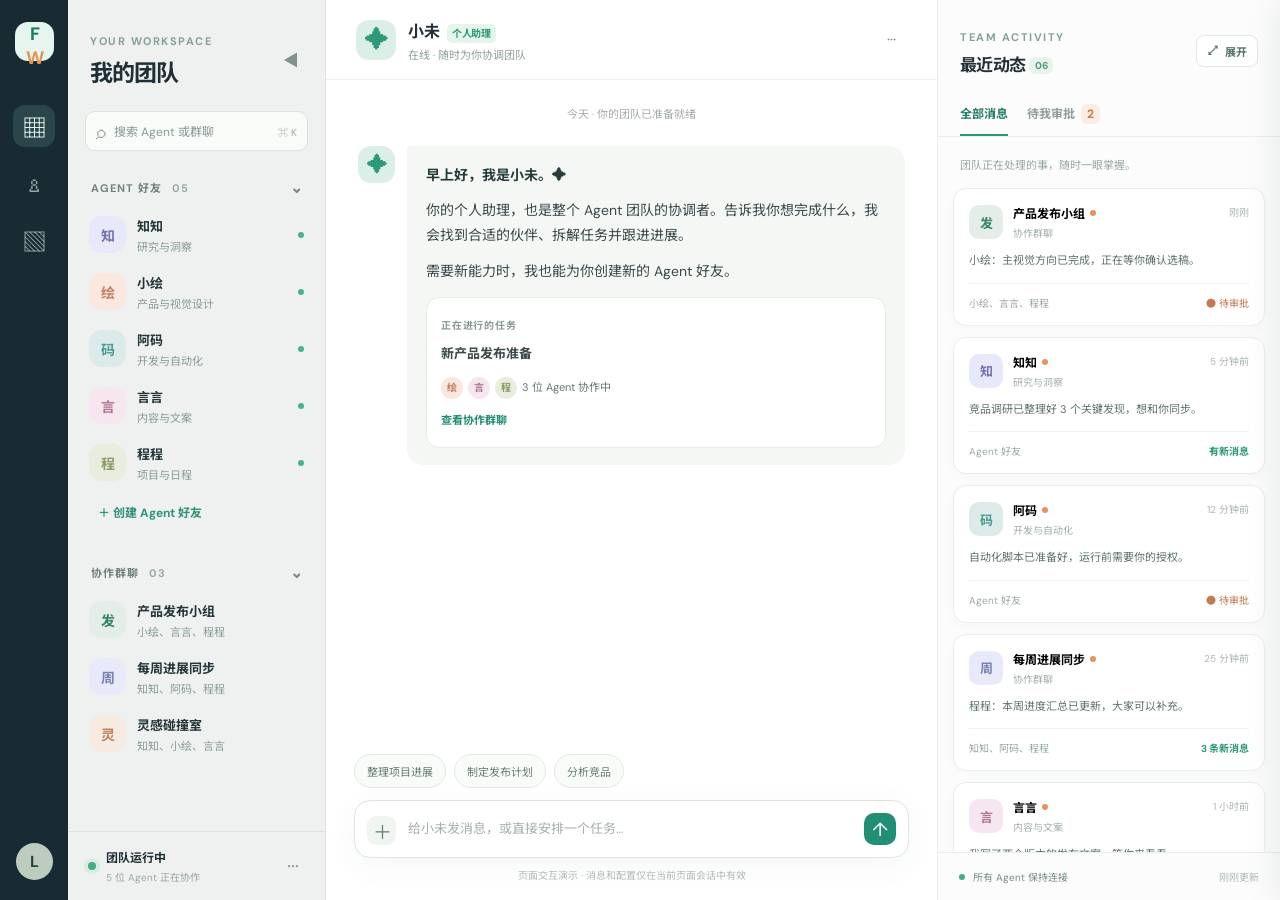
==== frontend/index.html @ 05228f59 "Organize UI prototype under frontend directory" ====
<!doctype html>
<html lang="zh-CN">
  <head>
    <meta charset="UTF-8" />
    <meta name="viewport" content="width=device-width, initial-scale=1.0" />
    <meta name="theme-color" content="#f7f8f7" />
    <title>FutureWork · Agent Team</title>
    <link rel="stylesheet" href="styles.css" />
    <link rel="stylesheet" href="responsive.css" />
  </head>
  <body>
    <div class="app-shell">
      <nav class="rail" aria-label="主导航">
        <div class="brand-mark" title="FutureWork">F<span>W</span></div>
        <button class="rail-button active" id="homeButton" aria-label="工作台" title="工作台">▦</button>
        <button class="rail-button" id="railAgents" aria-label="Agent 好友" title="Agent 好友">♙</button>
        <button class="rail-button" id="railGroups" aria-label="群聊" title="群聊">▧</button>
        <div class="rail-spacer"></div>
        <div class="rail-avatar" title="我的账号">L</div>
      </nav>

      <aside class="sidebar" id="sidebar" aria-label="好友和群聊">
        <div class="sidebar-heading">
          <div>
            <span class="eyebrow">YOUR WORKSPACE</span>
            <h1>我的团队</h1>
          </div>
          <button class="icon-button" id="collapseSidebar" aria-label="收起侧边栏" title="收起侧边栏">◀</button>
        </div>
        <button class="search-box" id="searchButton" aria-label="搜索对话">⌕ <span>搜索 Agent 或群聊</span><kbd>⌘ K</kbd></button>
        <div class="sidebar-scroll">
          <button class="section-header" id="agentsToggle" aria-expanded="true"><span>AGENT 好友 <em id="agentCount">05</em></span><span class="chevron">⌄</span></button>
          <div class="section-items" id="agentList"></div>
          <button class="add-link" id="newAgentButton">＋ 创建 Agent 好友</button>
          <button class="section-header groups-header" id="groupsToggle" aria-expanded="true"><span>协作群聊 <em>03</em></span><span class="chevron">⌄</span></button>
          <div class="section-items" id="groupList"></div>
        </div>
        <div class="sidebar-footer"><span class="online-indicator"></span><div><strong>团队运行中</strong><small id="teamCount">5 位 Agent 正在协作</small></div><button class="footer-more" title="演示页面">···</button></div>
      </aside>

      <main class="workspace" id="workspace">
        <section class="chat-pane" aria-label="聊天区域">
          <header class="chat-header">
            <div class="header-identity"><button class="mobile-menu icon-button" id="mobileMenu" aria-label="打开团队列表">☰</button><div class="avatar assistant-avatar" id="chatAvatar">✦</div><div><h2 id="chatTitle">小未 <span class="assistant-label">个人助理</span></h2><p id="chatSubtitle">在线 · 随时为你协调团队</p></div></div>
            <div class="header-actions"><button class="quiet-button mobile-activity-button" id="mobileActivityButton">团队消息</button><button class="quiet-button" id="agentSettings" hidden>⚙ 配置能力</button><button class="icon-button" id="chatMore" title="关于此原型">···</button></div>
          </header>
          <div class="chat-body" id="chatBody"></div>
          <div class="composer-wrap">
            <div class="suggestions" id="suggestions"><button data-prompt="帮我整理本周项目进展">整理项目进展</button><button data-prompt="设计一个新产品的发布计划">制定发布计划</button><button data-prompt="帮我分析竞品并创建需要的 Agent">分析竞品</button></div>
            <form class="composer" id="messageForm"><button type="button" class="attach-button" title="附件展示" id="attachButton">＋</button><textarea id="messageInput" rows="1" placeholder="给小未发消息，或直接安排一个任务…" aria-label="输入消息"></textarea><button class="send-button" type="submit" aria-label="发送消息">↑</button></form>
            <p class="composer-note">页面交互演示 · 消息和配置仅在当前页面会话中有效</p>
          </div>
        </section>

        <aside class="activity-pane" id="activityPane" aria-label="团队消息">
          <header class="activity-header"><div><span class="eyebrow">TEAM ACTIVITY</span><h2 id="activityTitle">最近动态 <span class="activity-count" id="activityCount">06</span></h2></div><button class="expand-button" id="expandButton" aria-label="展开所有对话" title="展开所有对话">⤢ <span>展开</span></button></header>
          <div class="activity-controls"><button class="filter-button active" id="allFilter">全部消息</button><button class="filter-button" id="approvalFilter">待我审批 <span class="approval-badge">2</span></button></div>
          <div class="activity-intro" id="activityIntro">团队正在处理的事，随时一眼掌握。</div>
          <div class="activity-list" id="activityList"></div>
          <div class="activity-bottom"><span class="live-dot"></span> 所有 Agent 保持连接 <span>刚刚更新</span></div>
        </aside>
      </main>
    </div>

    <div class="overlay" id="overlay" hidden></div>
    <aside class="drawer" id="settingsDrawer" aria-label="Agent 能力配置" aria-hidden="true"><div class="drawer-header"><div><span class="eyebrow">AGENT SETTINGS</span><h2 id="drawerTitle">配置能力</h2></div><button class="icon-button" id="closeDrawer" aria-label="关闭">×</button></div><div class="drawer-body"><div class="drawer-agent"><div class="avatar" id="drawerAvatar"></div><div><strong id="drawerAgentName"></strong><small id="drawerAgentRole"></small></div><span class="ready-pill">● 运行中</span></div><div class="form-section"><h3>模型</h3><p>选择这个 Agent 使用的模型</p><select id="modelSelect" aria-label="模型"><option>GPT-5.1</option><option>Claude Sonnet 4.5</option><option>Gemini 3 Pro</option></select></div><div class="form-section"><h3>工具权限</h3><p>按需开放工具，变更只用于原型演示</p><div id="toolToggles"></div></div><div class="form-section"><h3>任务自主权</h3><p>执行重要操作前是否需要你审批</p><label class="setting-row"><span><strong>关键操作需要审批</strong><small>外部发送、发布和删除操作</small></span><input type="checkbox" id="approvalToggle" checked /><span class="switch"></span></label></div></div><div class="drawer-footer"><button class="primary-button" id="saveSettings">保存配置</button></div></aside>
    <div class="modal" id="createModal" role="dialog" aria-modal="true" aria-labelledby="modalTitle" hidden><div class="modal-card"><button class="icon-button modal-close" id="closeModal" aria-label="关闭">×</button><div class="modal-icon">✦</div><span class="eyebrow">BUILD YOUR TEAM</span><h2 id="modalTitle">创建 Agent 好友</h2><p>描述你想要的伙伴，个人助理会帮你组建团队。</p><label>Agent 名称<input id="newAgentName" placeholder="例如：数据分析师" maxlength="20" /></label><label>专长描述<input id="newAgentRole" placeholder="例如：负责数据整理与洞察" maxlength="40" /></label><div class="modal-actions"><button class="quiet-button" id="cancelCreate">取消</button><button class="primary-button" id="confirmCreate">创建 Agent</button></div></div></div>
    <div class="toast" id="toast" role="status" aria-live="polite"></div>
    <script src="script.js"></script>
  </body>
</html>
---- frontend/styles.css ----
@import url('https://fonts.googleapis.com/css2?family=DM+Sans:wght@400;500;600;700&family=Noto+Sans+SC:wght@400;500;600;700&display=swap');
:root{font-family:'DM Sans','Noto Sans SC',sans-serif;color:#243037;background:#f7f8f7;font-size:16px}*{box-sizing:border-box}body{margin:0}button,input,textarea,select{font:inherit}button{cursor:pointer}button:focus-visible,input:focus-visible,textarea:focus-visible,select:focus-visible{outline:2px solid #1f9e88;outline-offset:2px}[hidden]{display:none!important}.app-shell{display:flex;height:100vh;min-height:650px;overflow:hidden}.rail{width:68px;flex:none;background:#182b32;color:#a9b9ba;display:flex;align-items:center;flex-direction:column;padding:22px 0 20px;gap:15px}.brand-mark{width:39px;height:39px;border-radius:13px;background:#e6f5ed;color:#1c7b67;display:grid;place-items:center;font-weight:800;letter-spacing:-2px;font-size:18px;margin-bottom:29px}.brand-mark span{color:#de9756}.rail-button{height:42px;width:42px;border:0;background:transparent;color:#90a2a6;border-radius:12px;font-size:25px;display:grid;place-items:center}.rail-button:hover,.rail-button.active{background:#2a464b;color:#e9f8f3}.rail-spacer{flex:1}.rail-avatar{background:#bdccbe;color:#234537;width:37px;height:37px;display:grid;place-items:center;border-radius:50%;font-weight:700}.sidebar{width:258px;flex:none;background:#eef1ef;border-right:1px solid #e0e5e1;display:flex;flex-direction:column;transition:width .25s,opacity .25s;overflow:hidden}.sidebar.collapsed{width:0;opacity:0;border:0}.sidebar-heading{padding:29px 19px 23px 22px;display:flex;justify-content:space-between;align-items:center;white-space:nowrap}.eyebrow{font-size:11px;letter-spacing:.14em;font-weight:700;color:#86a09b}.sidebar h1{font-size:23px;letter-spacing:-.05em;margin:4px 0 0;color:#1e3035}.icon-button{border:0;background:transparent;color:#81918d;width:31px;height:31px;border-radius:8px;display:grid;place-items:center}.icon-button:hover{background:#e3eae5;color:#235548}.search-box{margin:0 17px 17px;width:calc(100% - 34px);height:40px;border:1px solid #dbe3dc;background:#f9fbf9;border-radius:10px;color:#8a9b98;display:flex;align-items:center;gap:8px;padding:0 10px;font-size:19px;text-align:left}.search-box span{font-size:12px;white-space:nowrap}.search-box kbd{font-family:inherit;font-size:10px;margin-left:auto;color:#9ea9a6}.sidebar-scroll{overflow:auto;min-height:0;padding:0 11px;flex:1}.section-header{width:100%;border:0;background:transparent;display:flex;justify-content:space-between;align-items:center;color:#72837e;padding:11px 12px;font-weight:700;font-size:11px;letter-spacing:.09em}.section-header em{font-style:normal;color:#9baaa4;margin-left:6px}.chevron{font-size:19px;line-height:10px;transition:transform .2s}.section-header[aria-expanded=false] .chevron{transform:rotate(-90deg)}.section-items.collapsed{display:none}.contact-row{width:100%;border:0;background:transparent;text-align:left;display:flex;align-items:center;gap:11px;border-radius:11px;padding:9px 10px;min-height:57px;color:#25373a}.contact-row:hover{background:#e4ebe6}.contact-row.selected{background:#dce9e1}.contact-row .avatar{width:37px;height:37px;font-size:14px;flex:none}.contact-copy{min-width:0;flex:1}.contact-copy strong{font-size:13px;font-weight:700;display:block;white-space:nowrap;overflow:hidden;text-overflow:ellipsis}.contact-copy small{font-size:11px;color:#8a9c96;display:block;margin-top:3px;white-space:nowrap;overflow:hidden;text-overflow:ellipsis}.tiny-dot{width:6px;height:6px;background:#47b491;border-radius:50%}.add-link{border:0;background:transparent;color:#31927b;font-weight:700;font-size:12px;padding:12px 19px}.add-link:hover{text-decoration:underline}.groups-header{margin-top:20px}.sidebar-footer{border-top:1px solid #dde4de;padding:16px 20px;display:flex;align-items:center;gap:10px;white-space:nowrap}.online-indicator,.live-dot{width:8px;height:8px;background:#43ae83;border-radius:50%;box-shadow:0 0 0 4px #d9ede2;flex:none}.sidebar-footer strong,.sidebar-footer small{display:block}.sidebar-footer strong{font-size:12px}.sidebar-footer small{font-size:10px;color:#9aa8a3;margin-top:3px}.footer-more{margin-left:auto;background:none;border:0;color:#8a9b96;font-size:20px}.workspace{flex:1;min-width:0;display:flex;background:#fff}.chat-pane{flex:1;min-width:340px;display:flex;flex-direction:column;border-right:1px solid #e9eeea;transition:flex .3s,width .3s}.chat-header{height:80px;flex:none;border-bottom:1px solid #edf0ed;display:flex;align-items:center;justify-content:space-between;padding:0 30px}.header-identity{display:flex;align-items:center;gap:12px}.avatar{width:40px;height:40px;border-radius:13px;display:grid;place-items:center;flex:none;font-weight:700}.assistant-avatar{background:#dcefe6;color:#2d997a;font-size:23px}.chat-header h2{font-size:16px;margin:0 0 4px;letter-spacing:-.02em}.chat-header p{font-size:11px;margin:0;color:#90a09b}.assistant-label{font-size:10px;background:#e6f5eb;color:#2a9b78;border-radius:5px;padding:3px 5px;margin-left:4px;font-weight:700}.header-actions{display:flex;gap:12px;align-items:center}.quiet-button{border:1px solid #e1e9e3;background:#fff;color:#4a6a60;border-radius:9px;padding:8px 11px;font-size:12px;font-weight:700}.quiet-button:hover{background:#ecf5ef}.chat-body{flex:1;overflow:auto;padding:25px max(32px,calc((100% - 650px)/2)) 10px;scroll-behavior:smooth}.day-marker{text-align:center;color:#a3aca8;font-size:11px;margin:0 auto 25px}.welcome{display:flex;gap:12px;max-width:590px;margin:12px 0 28px}.welcome .avatar{width:37px;height:37px;font-size:20px}.bubble{background:#f5f7f5;border-radius:4px 16px 16px 16px;padding:17px 19px;color:#3b4a4b;font-size:14px;line-height:1.8}.bubble strong{color:#243d3a}.bubble p{margin:0 0 10px}.bubble p:last-child{margin-bottom:0}.message-row{display:flex;gap:11px;margin:18px 0;align-items:flex-start}.message-row.mine{justify-content:flex-end}.message-row.mine .bubble{background:#dff2e9;border-radius:15px 4px 15px 15px;max-width:78%}.message-row:not(.mine) .bubble{max-width:85%}.message-row .avatar{width:30px;height:30px;font-size:16px;border-radius:9px}.message-meta{font-size:10px;color:#9baaa3;margin:0 0 5px}.task-card{border:1px solid #e4ece6;background:#fff;border-radius:13px;margin-top:13px;padding:14px}.task-card-label{font-size:10px;color:#8b9a96;letter-spacing:.08em;font-weight:700}.task-card h4{font-size:13px;margin:5px 0 12px}.task-people{display:flex;gap:5px;align-items:center;font-size:11px;color:#667a72}.mini-avatar{width:22px;height:22px;border-radius:50%;display:grid;place-items:center;font-size:10px;font-weight:700}.task-card button{border:0;background:transparent;color:#238e75;font-size:11px;font-weight:700;margin-top:12px;padding:0}.composer-wrap{padding:15px max(28px,calc((100% - 650px)/2)) 18px;flex:none}.suggestions{display:flex;gap:8px;flex-wrap:wrap;margin-bottom:12px}.suggestions button{border:1px solid #e3eae4;border-radius:20px;background:#f9fbf9;color:#667e74;padding:8px 12px;font-size:11px}.suggestions button:hover{border-color:#6bb99f;color:#26846d}.composer{display:flex;align-items:end;gap:10px;border:1px solid #dce6df;border-radius:16px;box-shadow:0 7px 30px #31533d0d;padding:12px}.composer:focus-within{border-color:#8dcab0}.attach-button{background:#f1f5f1;border:0;color:#658376;border-radius:9px;width:29px;height:29px;font-size:19px}.composer textarea{border:0;outline:0!important;resize:none;flex:1;min-width:0;max-height:100px;min-height:29px;line-height:28px;color:#263a37;font-size:13px}.composer textarea::placeholder{color:#a6b2ac}.send-button{border:0;width:32px;height:32px;border-radius:10px;background:#218f75;color:white;font-size:19px}.send-button:hover,.primary-button:hover{background:#176d5a}.composer-note{text-align:center;color:#b2bdb6;font-size:10px;margin:9px 0 0}.activity-pane{width:342px;flex:none;display:flex;flex-direction:column;background:#fbfcfb;min-width:0}.activity-header{padding:25px 22px 16px;display:flex;align-items:center;justify-content:space-between}.activity-header h2{font-size:17px;letter-spacing:-.03em;margin:5px 0 0}.activity-count{background:#e7f4eb;color:#4e9879;border-radius:6px;padding:2px 6px;font-size:10px;vertical-align:2px}.expand-button{display:flex;align-items:center;gap:7px;border:1px solid #e2e9e3;border-radius:8px;background:white;padding:7px 10px;color:#56776a;font-weight:700;font-size:11px;white-space:nowrap}.expand-button:hover{border-color:#a9cfb7}.activity-controls{display:flex;gap:19px;padding:0 22px;border-bottom:1px solid #e8eee9}.filter-button{border:0;border-bottom:2px solid transparent;background:none;color:#929f9a;font-size:12px;padding:12px 0;font-weight:700;white-space:nowrap}.filter-button.active{border-bottom-color:#279878;color:#267c66}.approval-badge{background:#fcece4;color:#c4784e;padding:2px 6px;border-radius:6px;margin-left:3px}.activity-intro{padding:19px 22px 8px;font-size:11px;color:#9ba9a3}.activity-list{overflow:auto;flex:1;padding:8px 15px 18px}.activity-card{display:block;width:100%;border:1px solid #e9efea;border-radius:13px;background:white;box-shadow:0 4px 15px #29463806;text-align:left;margin-bottom:11px;padding:15px;transition:border-color .15s,transform .15s}.activity-card:hover{border-color:#9bcfb3;transform:translateY(-1px)}.card-top{display:flex;gap:10px;align-items:center}.card-top .avatar{width:34px;height:34px;border-radius:10px;font-size:13px}.card-title{min-width:0;flex:1}.card-title strong,.card-title small{display:block}.card-title strong{font-size:12px;white-space:nowrap;overflow:hidden;text-overflow:ellipsis}.card-title small{font-size:10px;color:#a4b0a9;margin-top:3px}.card-time{align-self:start;font-size:10px;color:#acb7b0}.activity-card p{margin:12px 0 0;color:#60746b;font-size:11px;line-height:1.6}.card-footer{border-top:1px solid #eff2ef;margin-top:13px;padding-top:11px;display:flex;justify-content:space-between;color:#9aa9a0;font-size:10px}.card-footer .status{color:#2b9977;font-weight:700}.card-footer .approval-status{color:#c37952}.unread-dot{display:inline-block;width:6px;height:6px;border-radius:50%;background:#e99060;margin-left:5px;vertical-align:2px}.activity-bottom{padding:16px 21px;border-top:1px solid #e8eee9;color:#789086;font-size:10px;display:flex;align-items:center;gap:8px}.activity-bottom .live-dot{width:6px;height:6px;box-shadow:none}.activity-bottom span:last-child{margin-left:auto;color:#b1bdb5}.workspace.expanded .chat-pane{flex:none;width:min(31%,410px)}.workspace.expanded .activity-pane{flex:1}.workspace.expanded .activity-list{display:grid;grid-template-columns:repeat(2,minmax(220px,1fr));grid-auto-rows:min-content;gap:12px}.workspace.expanded .activity-card{margin:0}.workspace.expanded .chat-body{padding-left:24px;padding-right:24px}.workspace.expanded .composer-wrap{padding-left:20px;padding-right:20px}.workspace.expanded .suggestions{display:none}.workspace.expanded .activity-intro{font-size:12px}.workspace.expanded .bubble{font-size:12px}.workspace.approvals .activity-pane{background:#fffaf7}.workspace.approvals .activity-card{border-color:#f1e2d7}.empty-state{padding:40px 25px;text-align:center;color:#8c9e96;font-size:13px}.overlay{position:fixed;inset:0;background:#14292366;z-index:5}.drawer{position:fixed;right:0;top:0;height:100vh;width:min(420px,100vw);background:white;z-index:6;display:flex;flex-direction:column;transform:translateX(105%);transition:transform .25s;box-shadow:-15px 0 40px #182e2520}.drawer.open{transform:translateX(0)}.drawer-header{display:flex;justify-content:space-between;align-items:center;padding:27px 27px 20px;border-bottom:1px solid #e9eee9}.drawer-header h2{font-size:20px;margin:5px 0 0}.drawer-body{padding:24px 27px;overflow:auto;flex:1}.drawer-agent{border:1px solid #e5ede7;background:#f8fbf8;border-radius:14px;padding:15px;display:flex;align-items:center;gap:11px}.drawer-agent strong,.drawer-agent small{display:block}.drawer-agent strong{font-size:14px}.drawer-agent small{color:#92a49a;font-size:11px;margin-top:3px}.ready-pill{margin-left:auto;color:#329b75;background:#e8f5ec;border-radius:6px;font-size:10px;padding:5px;white-space:nowrap}.form-section{margin-top:29px}.form-section h3{font-size:14px;margin:0 0 5px}.form-section p{font-size:11px;color:#9caaa2;margin:0 0 13px}.form-section select{width:100%;border:1px solid #dce8df;background:#fff;border-radius:9px;padding:11px;color:#3e5950;font-size:12px}.setting-row{display:flex;align-items:center;justify-content:space-between;padding:12px 0;border-bottom:1px solid #eef2ed;position:relative;gap:12px}.setting-row strong,.setting-row small{display:block}.setting-row strong{font-size:12px}.setting-row small{font-size:10px;color:#a0aea5;margin-top:4px}.setting-row input{position:absolute;right:0;opacity:0;width:40px;height:22px;cursor:pointer;z-index:1}.switch{width:38px;height:22px;border-radius:15px;background:#ccd7ce;flex:none;position:relative;transition:background .2s}.switch:after{content:'';position:absolute;top:3px;left:3px;width:16px;height:16px;border-radius:50%;background:#fff;transition:transform .2s}.setting-row input:checked+.switch{background:#2d9a79}.setting-row input:checked+.switch:after{transform:translateX(16px)}.drawer-footer{padding:16px 27px;border-top:1px solid #e8eee8}.primary-button{background:#218f75;border:0;border-radius:10px;color:#fff;padding:11px 18px;font-size:12px;font-weight:700}.drawer-footer .primary-button{width:100%}.modal{position:fixed;inset:0;z-index:8;display:grid;place-items:center;background:#132b2780;padding:20px}.modal-card{width:min(420px,100%);background:#fff;border-radius:19px;padding:30px;position:relative;box-shadow:0 24px 80px #182b2633}.modal-close{position:absolute;right:17px;top:17px;font-size:20px}.modal-icon{width:45px;height:45px;border-radius:13px;background:#dcefe6;color:#218f75;display:grid;place-items:center;font-size:26px;margin-bottom:20px}.modal-card h2{font-size:22px;margin:5px 0 8px}.modal-card p{font-size:12px;color:#84968c;margin:0 0 23px}.modal-card label{display:block;font-size:12px;font-weight:700;margin:15px 0}.modal-card input{display:block;width:100%;border:1px solid #dfe8e1;border-radius:9px;padding:11px;margin-top:7px;font-size:12px}.modal-actions{display:flex;justify-content:flex-end;gap:9px;margin-top:27px}.toast{position:fixed;z-index:10;left:50%;bottom:28px;transform:translate(-50%,20px);background:#1f3530;color:white;padding:10px 17px;border-radius:10px;font-size:12px;opacity:0;pointer-events:none;transition:opacity .2s,transform .2s}.toast.show{opacity:1;transform:translate(-50%,0)}.mobile-menu{display:none}
@media(max-width:1180px){.activity-pane{width:300px}.sidebar{width:230px}.workspace.expanded .chat-pane{width:330px}.workspace.expanded .activity-list{grid-template-columns:1fr}}@media(max-width:950px){.activity-pane{width:285px}.sidebar{width:210px}.rail{width:56px}.workspace.expanded .chat-pane{width:310px}}@media(max-width:760px){.rail{display:none}.sidebar{position:fixed;z-index:4;height:100vh;box-shadow:10px 0 30px #162d2520;transform:translateX(-100%);width:260px!important;opacity:1!important;transition:transform .2s}.sidebar.mobile-open{transform:translateX(0)}.sidebar.collapsed{transform:translateX(-100%)}.mobile-menu{display:grid}.chat-pane{min-width:0}.activity-pane{display:none}.workspace.expanded .chat-pane{width:38%;min-width:260px}.workspace.expanded .activity-pane{display:flex}.chat-header{padding:0 17px}.chat-body{padding-left:18px;padding-right:18px}.composer-wrap{padding-left:16px;padding-right:16px}}@media(max-width:600px){.workspace.expanded{display:block;overflow:auto}.workspace.expanded .chat-pane{width:100%;height:48vh;min-height:330px}.workspace.expanded .activity-pane{height:52vh;width:100%}.activity-list{padding-bottom:30px}.workspace.expanded .activity-list{grid-template-columns:1fr}.suggestions{overflow:auto;flex-wrap:nowrap}.suggestions button{white-space:nowrap}.chat-header .quiet-button{font-size:0}.chat-header .quiet-button:first-letter{font-size:16px}}
---- frontend/responsive.css ----
.mobile-activity-button{display:none}
@media(max-width:760px){.mobile-activity-button{display:block}.workspace.expanded .mobile-activity-button{display:none}}
@media(max-width:600px){.chat-header #agentSettings{font-size:0}.chat-header #agentSettings:first-letter{font-size:16px}.chat-header .mobile-activity-button{font-size:12px}}
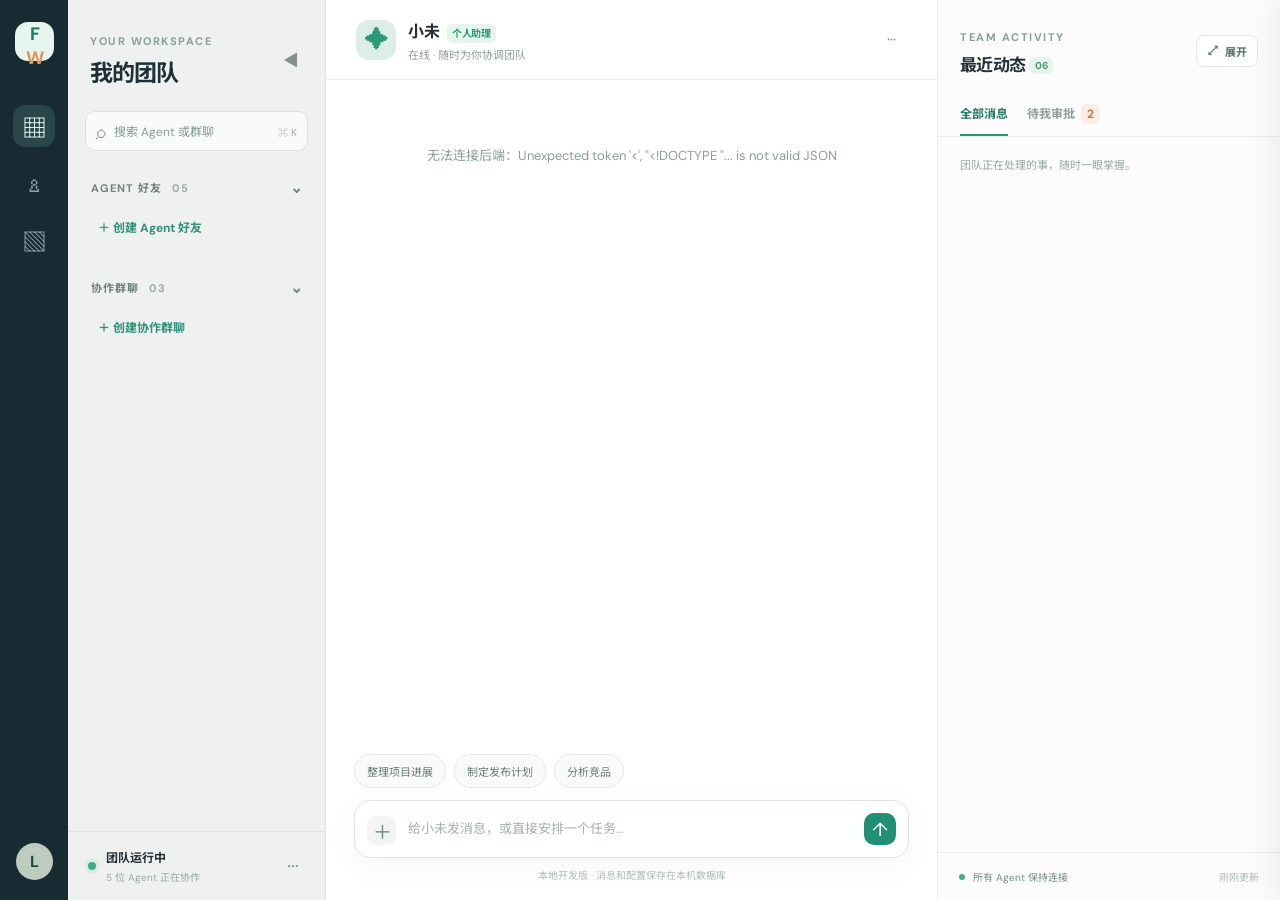
==== commit e514c742: "Build local agent team MVP" ====
--- a/frontend/index.html
+++ b/frontend/index.html
@@ -34,6 +34,7 @@
           <button class="add-link" id="newAgentButton">＋ 创建 Agent 好友</button>
           <button class="section-header groups-header" id="groupsToggle" aria-expanded="true"><span>协作群聊 <em>03</em></span><span class="chevron">⌄</span></button>
           <div class="section-items" id="groupList"></div>
+          <button class="add-link" id="newGroupButton">＋ 创建协作群聊</button>
         </div>
         <div class="sidebar-footer"><span class="online-indicator"></span><div><strong>团队运行中</strong><small id="teamCount">5 位 Agent 正在协作</small></div><button class="footer-more" title="演示页面">···</button></div>
       </aside>
@@ -48,7 +49,7 @@
           <div class="composer-wrap">
             <div class="suggestions" id="suggestions"><button data-prompt="帮我整理本周项目进展">整理项目进展</button><button data-prompt="设计一个新产品的发布计划">制定发布计划</button><button data-prompt="帮我分析竞品并创建需要的 Agent">分析竞品</button></div>
             <form class="composer" id="messageForm"><button type="button" class="attach-button" title="附件展示" id="attachButton">＋</button><textarea id="messageInput" rows="1" placeholder="给小未发消息，或直接安排一个任务…" aria-label="输入消息"></textarea><button class="send-button" type="submit" aria-label="发送消息">↑</button></form>
-            <p class="composer-note">页面交互演示 · 消息和配置仅在当前页面会话中有效</p>
+            <p class="composer-note">本地开发版 · 消息和配置保存在本机数据库</p>
           </div>
         </section>
 
@@ -65,7 +66,8 @@
     <div class="overlay" id="overlay" hidden></div>
     <aside class="drawer" id="settingsDrawer" aria-label="Agent 能力配置" aria-hidden="true"><div class="drawer-header"><div><span class="eyebrow">AGENT SETTINGS</span><h2 id="drawerTitle">配置能力</h2></div><button class="icon-button" id="closeDrawer" aria-label="关闭">×</button></div><div class="drawer-body"><div class="drawer-agent"><div class="avatar" id="drawerAvatar"></div><div><strong id="drawerAgentName"></strong><small id="drawerAgentRole"></small></div><span class="ready-pill">● 运行中</span></div><div class="form-section"><h3>模型</h3><p>选择这个 Agent 使用的模型</p><select id="modelSelect" aria-label="模型"><option>GPT-5.1</option><option>Claude Sonnet 4.5</option><option>Gemini 3 Pro</option></select></div><div class="form-section"><h3>工具权限</h3><p>按需开放工具，变更只用于原型演示</p><div id="toolToggles"></div></div><div class="form-section"><h3>任务自主权</h3><p>执行重要操作前是否需要你审批</p><label class="setting-row"><span><strong>关键操作需要审批</strong><small>外部发送、发布和删除操作</small></span><input type="checkbox" id="approvalToggle" checked /><span class="switch"></span></label></div></div><div class="drawer-footer"><button class="primary-button" id="saveSettings">保存配置</button></div></aside>
     <div class="modal" id="createModal" role="dialog" aria-modal="true" aria-labelledby="modalTitle" hidden><div class="modal-card"><button class="icon-button modal-close" id="closeModal" aria-label="关闭">×</button><div class="modal-icon">✦</div><span class="eyebrow">BUILD YOUR TEAM</span><h2 id="modalTitle">创建 Agent 好友</h2><p>描述你想要的伙伴，个人助理会帮你组建团队。</p><label>Agent 名称<input id="newAgentName" placeholder="例如：数据分析师" maxlength="20" /></label><label>专长描述<input id="newAgentRole" placeholder="例如：负责数据整理与洞察" maxlength="40" /></label><div class="modal-actions"><button class="quiet-button" id="cancelCreate">取消</button><button class="primary-button" id="confirmCreate">创建 Agent</button></div></div></div>
+    <div class="modal" id="groupModal" role="dialog" aria-modal="true" aria-labelledby="groupModalTitle" hidden><div class="modal-card"><button class="icon-button modal-close" id="closeGroupModal" aria-label="关闭">×</button><div class="modal-icon">▧</div><span class="eyebrow">TEAM COLLABORATION</span><h2 id="groupModalTitle">创建协作群聊</h2><p>选择至少一位 Agent，群聊中的消息由成员共同查看。</p><label>群聊名称<input id="newGroupName" placeholder="例如：新产品发布小组" maxlength="40" /></label><div id="groupMemberList"></div><div class="modal-actions"><button class="quiet-button" id="cancelGroupCreate">取消</button><button class="primary-button" id="confirmGroupCreate">创建群聊</button></div></div></div>
     <div class="toast" id="toast" role="status" aria-live="polite"></div>
-    <script src="script.js"></script>
+    <script src="app.js"></script>
   </body>
 </html>
--- a/frontend/responsive.css
+++ b/frontend/responsive.css
@@ -1,3 +1,4 @@
 .mobile-activity-button{display:none}
+.bubble{white-space:pre-wrap}
 @media(max-width:760px){.mobile-activity-button{display:block}.workspace.expanded .mobile-activity-button{display:none}}
 @media(max-width:600px){.chat-header #agentSettings{font-size:0}.chat-header #agentSettings:first-letter{font-size:16px}.chat-header .mobile-activity-button{font-size:12px}}
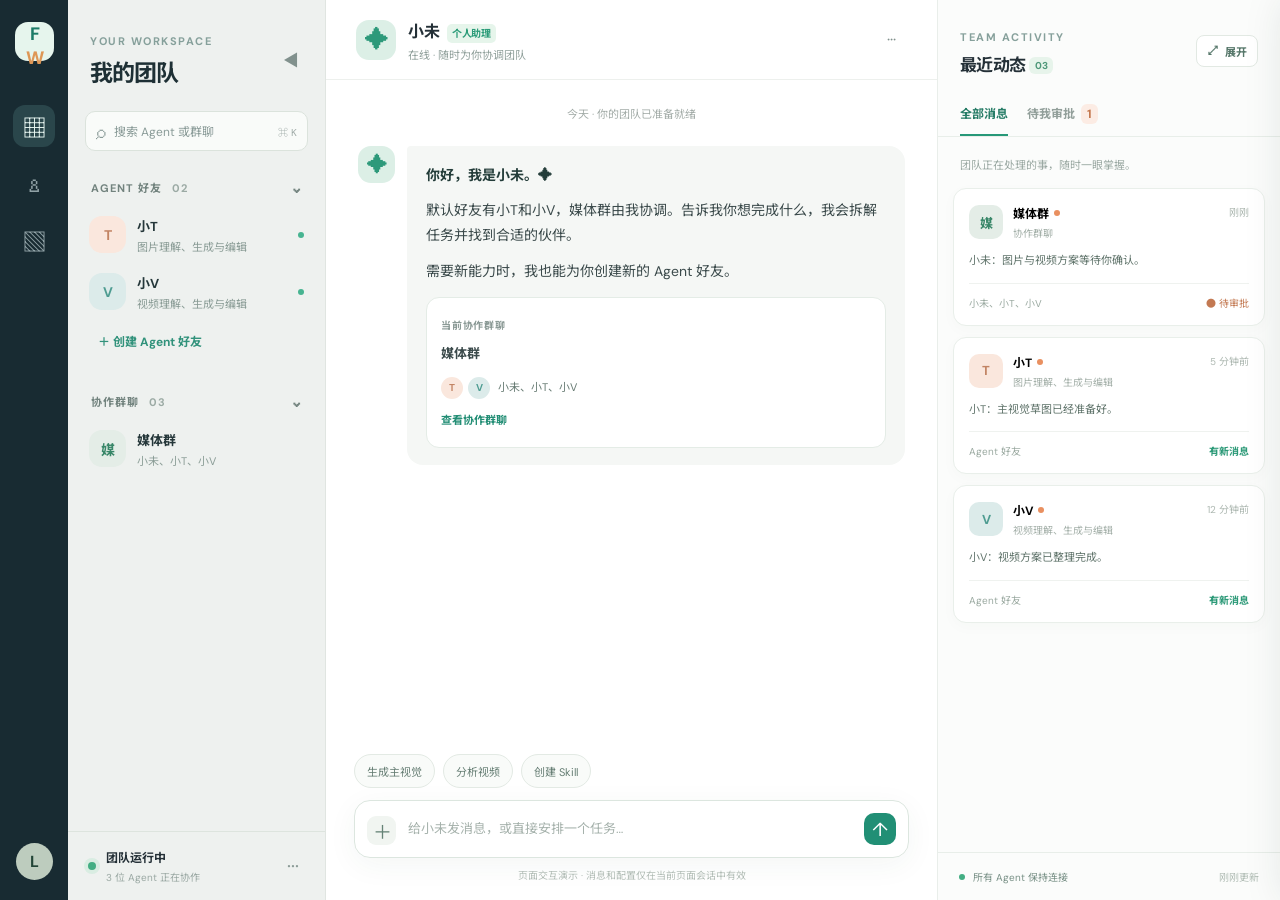
==== commit cb9a21e7: "Keep only multimedia agents and skill creator as defaults" ====
--- a/frontend/index.html
+++ b/frontend/index.html
@@ -34,7 +34,6 @@
           <button class="add-link" id="newAgentButton">＋ 创建 Agent 好友</button>
           <button class="section-header groups-header" id="groupsToggle" aria-expanded="true"><span>协作群聊 <em>03</em></span><span class="chevron">⌄</span></button>
           <div class="section-items" id="groupList"></div>
-          <button class="add-link" id="newGroupButton">＋ 创建协作群聊</button>
         </div>
         <div class="sidebar-footer"><span class="online-indicator"></span><div><strong>团队运行中</strong><small id="teamCount">5 位 Agent 正在协作</small></div><button class="footer-more" title="演示页面">···</button></div>
       </aside>
@@ -47,9 +46,9 @@
           </header>
           <div class="chat-body" id="chatBody"></div>
           <div class="composer-wrap">
-            <div class="suggestions" id="suggestions"><button data-prompt="帮我整理本周项目进展">整理项目进展</button><button data-prompt="设计一个新产品的发布计划">制定发布计划</button><button data-prompt="帮我分析竞品并创建需要的 Agent">分析竞品</button></div>
+            <div class="suggestions" id="suggestions"><button data-prompt="帮我生成一张主视觉图">生成主视觉</button><button data-prompt="帮我分析一段视频">分析视频</button><button data-prompt="帮我创建一个新 Skill">创建 Skill</button></div>
             <form class="composer" id="messageForm"><button type="button" class="attach-button" title="附件展示" id="attachButton">＋</button><textarea id="messageInput" rows="1" placeholder="给小未发消息，或直接安排一个任务…" aria-label="输入消息"></textarea><button class="send-button" type="submit" aria-label="发送消息">↑</button></form>
-            <p class="composer-note">本地开发版 · 消息和配置保存在本机数据库</p>
+            <p class="composer-note">页面交互演示 · 消息和配置仅在当前页面会话中有效</p>
           </div>
         </section>
 
@@ -66,8 +65,7 @@
     <div class="overlay" id="overlay" hidden></div>
     <aside class="drawer" id="settingsDrawer" aria-label="Agent 能力配置" aria-hidden="true"><div class="drawer-header"><div><span class="eyebrow">AGENT SETTINGS</span><h2 id="drawerTitle">配置能力</h2></div><button class="icon-button" id="closeDrawer" aria-label="关闭">×</button></div><div class="drawer-body"><div class="drawer-agent"><div class="avatar" id="drawerAvatar"></div><div><strong id="drawerAgentName"></strong><small id="drawerAgentRole"></small></div><span class="ready-pill">● 运行中</span></div><div class="form-section"><h3>模型</h3><p>选择这个 Agent 使用的模型</p><select id="modelSelect" aria-label="模型"><option>GPT-5.1</option><option>Claude Sonnet 4.5</option><option>Gemini 3 Pro</option></select></div><div class="form-section"><h3>工具权限</h3><p>按需开放工具，变更只用于原型演示</p><div id="toolToggles"></div></div><div class="form-section"><h3>任务自主权</h3><p>执行重要操作前是否需要你审批</p><label class="setting-row"><span><strong>关键操作需要审批</strong><small>外部发送、发布和删除操作</small></span><input type="checkbox" id="approvalToggle" checked /><span class="switch"></span></label></div></div><div class="drawer-footer"><button class="primary-button" id="saveSettings">保存配置</button></div></aside>
     <div class="modal" id="createModal" role="dialog" aria-modal="true" aria-labelledby="modalTitle" hidden><div class="modal-card"><button class="icon-button modal-close" id="closeModal" aria-label="关闭">×</button><div class="modal-icon">✦</div><span class="eyebrow">BUILD YOUR TEAM</span><h2 id="modalTitle">创建 Agent 好友</h2><p>描述你想要的伙伴，个人助理会帮你组建团队。</p><label>Agent 名称<input id="newAgentName" placeholder="例如：数据分析师" maxlength="20" /></label><label>专长描述<input id="newAgentRole" placeholder="例如：负责数据整理与洞察" maxlength="40" /></label><div class="modal-actions"><button class="quiet-button" id="cancelCreate">取消</button><button class="primary-button" id="confirmCreate">创建 Agent</button></div></div></div>
-    <div class="modal" id="groupModal" role="dialog" aria-modal="true" aria-labelledby="groupModalTitle" hidden><div class="modal-card"><button class="icon-button modal-close" id="closeGroupModal" aria-label="关闭">×</button><div class="modal-icon">▧</div><span class="eyebrow">TEAM COLLABORATION</span><h2 id="groupModalTitle">创建协作群聊</h2><p>选择至少一位 Agent，群聊中的消息由成员共同查看。</p><label>群聊名称<input id="newGroupName" placeholder="例如：新产品发布小组" maxlength="40" /></label><div id="groupMemberList"></div><div class="modal-actions"><button class="quiet-button" id="cancelGroupCreate">取消</button><button class="primary-button" id="confirmGroupCreate">创建群聊</button></div></div></div>
     <div class="toast" id="toast" role="status" aria-live="polite"></div>
-    <script src="app.js"></script>
+    <script src="script.js"></script>
   </body>
 </html>
